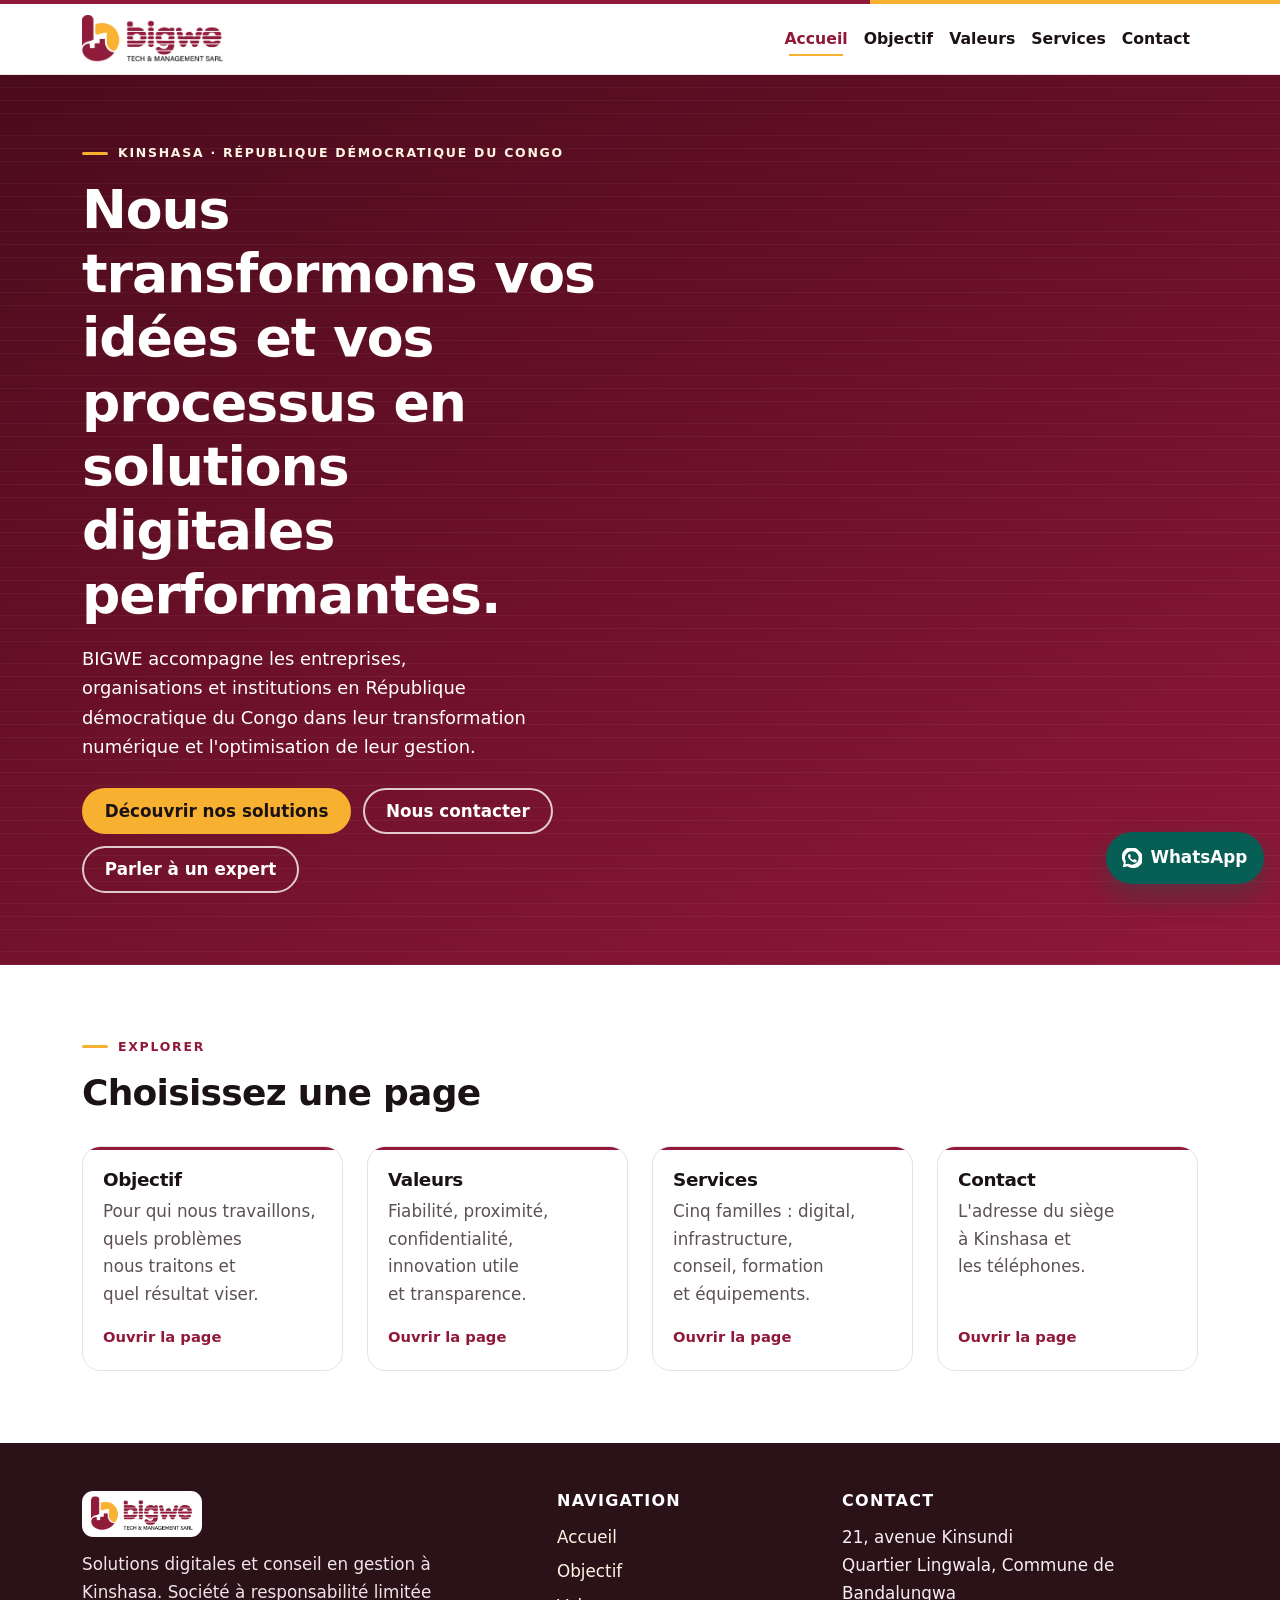
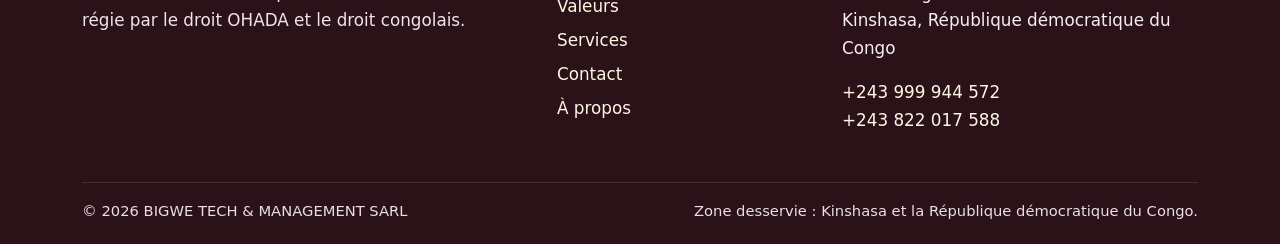
==== index.html @ 44e54bbb "Retirer le formulaire de devis et le texte qui l'expliquait." ====
<!DOCTYPE html>
<html lang="fr">
<head>
  <meta charset="utf-8">
  <meta name="viewport" content="width=device-width, initial-scale=1">
  <title>BIGWE Tech &amp; Management | Solutions digitales à Kinshasa</title>
  <meta name="description" content="BIGWE Tech &amp; Management accompagne les entreprises en RDC dans le développement logiciel, la transformation numérique, les systèmes informatiques et le conseil en gestion.">
  <meta name="robots" content="index, follow">
  <meta name="theme-color" content="#901838">
  <meta name="referrer" content="strict-origin-when-cross-origin">
  <link rel="canonical" href="https://williambobia.github.io/bigwe/">
  <meta property="og:type" content="website">
  <meta property="og:locale" content="fr_FR">
  <meta property="og:site_name" content="BIGWE Tech &amp; Management">
  <meta property="og:url" content="https://williambobia.github.io/bigwe/">
  <meta property="og:title" content="BIGWE Tech &amp; Management | Solutions digitales à Kinshasa">
  <meta property="og:description" content="Développement logiciel, transformation numérique et conseil en gestion pour les organisations en République démocratique du Congo.">
  <meta property="og:image" content="https://williambobia.github.io/bigwe/images/logo-mark.png">
  <meta name="twitter:card" content="summary_large_image">
  <meta name="twitter:title" content="BIGWE Tech &amp; Management | Solutions digitales à Kinshasa">
  <meta name="twitter:description" content="Développement logiciel, transformation numérique et conseil en gestion pour les organisations en RDC.">
  <meta name="twitter:image" content="https://williambobia.github.io/bigwe/images/logo-mark.png">
  <meta http-equiv="Content-Security-Policy" content="default-src 'self'; script-src 'self' 'sha256-0LVv0d1uG2z0RR/SldttPPXPJvM5B0c9DJwjUhw8Ma8='; style-src 'self'; img-src 'self' data:; font-src 'self'; connect-src 'none'; object-src 'none'; base-uri 'self'; form-action 'none'; frame-src 'none'">
  <link rel="icon" href="favicon/favicon.ico" sizes="any">
  <link rel="icon" type="image/png" sizes="32x32" href="favicon/favicon-32.png">
  <link rel="apple-touch-icon" href="favicon/apple-touch-icon.png">
  <link rel="manifest" href="site.webmanifest">
  <link rel="stylesheet" href="vendor/bootstrap/bootstrap.min.css">
  <link rel="stylesheet" href="css/style.css">
  <script type="application/ld+json">{"@context":"https://schema.org","@type":"ProfessionalService","name":"BIGWE TECH & MANAGEMENT SARL","url":"https://williambobia.github.io/bigwe/","image":"https://williambobia.github.io/bigwe/images/logo-mark.png","telephone":["+243999944572","+243822017588"],"address":{"@type":"PostalAddress","streetAddress":"21, avenue Kinsundi, Quartier Lingwala","addressLocality":"Kinshasa","addressCountry":"CD"},"areaServed":[{"@type":"City","name":"Kinshasa"},{"@type":"Country","name":"République démocratique du Congo"}],"description":"BIGWE Tech & Management accompagne les entreprises en RDC dans le développement logiciel, la transformation numérique, les systèmes informatiques et le conseil en gestion."}</script>
</head>
<body>
  <a class="skip-link" href="#contenu">Aller au contenu</a>
  <header class="site-header" data-header>
    <nav class="navbar navbar-expand-lg navbar-light" aria-label="Navigation principale">
      <div class="container">
        <a class="navbar-brand" href="index.html">
          <img src="images/logo.png" alt="BIGWE Tech &amp; Management SARL" width="141" height="48">
        </a>
        <button class="navbar-toggler nav-toggle" type="button" data-nav-toggle aria-controls="navMain" aria-expanded="false" aria-label="Ouvrir le menu">
          <span class="nav-toggle-bars" aria-hidden="true"></span>
        </button>
        <div class="collapse navbar-collapse" id="navMain">
          <ul class="navbar-nav ms-lg-auto">
            <li class="nav-item"><a class="nav-link" href="index.html" aria-current="page">Accueil</a></li>
            <li class="nav-item"><a class="nav-link" href="objectif.html">Objectif</a></li>
            <li class="nav-item"><a class="nav-link" href="valeurs.html">Valeurs</a></li>
            <li class="nav-item"><a class="nav-link" href="services.html">Services</a></li>
            <li class="nav-item"><a class="nav-link" href="contact.html">Contact</a></li>
          </ul>
        </div>
      </div>
    </nav>
  </header>

  <main id="contenu">
    <section class="hero">
      <div class="hero-stripes" aria-hidden="true"></div>
      <div class="container">
        <div class="row align-items-center g-4 g-lg-5">
          <div class="col-lg-6">
            <div class="hero-copy">
              <p class="eyebrow">Kinshasa · République démocratique du Congo</p>
              <h1>Nous transformons vos idées et vos processus en solutions digitales performantes.</h1>
              <p class="lead">BIGWE accompagne les entreprises, organisations et institutions en République démocratique du Congo dans leur transformation numérique et l'optimisation de leur gestion.</p>
              <div class="hero-actions">
                <a class="btn-brand btn-gold" href="services.html">Découvrir nos solutions</a>
                <a class="btn-brand btn-line" href="contact.html">Nous contacter</a>
                <a class="btn-brand btn-line" href="https://wa.me/243999944572?text=Bonjour%20BIGWE%2C%20je%20souhaite%20parler%20%C3%A0%20un%20expert." target="_blank" rel="noopener noreferrer">Parler à un expert</a>
              </div>
            </div>
          </div>
          <div class="col-lg-6">
            <div class="hero-panel">
              <div class="hero-panel-stripes" aria-hidden="true"></div>
              <img src="images/logo.png" alt="" width="460" height="156">
            </div>
          </div>
        </div>
      </div>
    </section>

    <section class="section" aria-labelledby="portes-titre">
      <div class="container">
        <div class="section-head">
          <p class="kicker">Explorer</p>
          <h2 id="portes-titre">Choisissez une page</h2>
        </div>
        <div class="row g-4">
          <div class="col-md-6 col-lg-3 reveal">
            <a class="domain-card" href="objectif.html">
              <h3>Objectif</h3>
              <p>Pour qui nous travaillons, quels problèmes nous traitons et quel résultat viser.</p>
              <span class="more">Ouvrir la page</span>
            </a>
          </div>
          <div class="col-md-6 col-lg-3 reveal">
            <a class="domain-card" href="valeurs.html">
              <h3>Valeurs</h3>
              <p>Fiabilité, proximité, confidentialité, innovation utile et transparence.</p>
              <span class="more">Ouvrir la page</span>
            </a>
          </div>
          <div class="col-md-6 col-lg-3 reveal">
            <a class="domain-card" href="services.html">
              <h3>Services</h3>
              <p>Cinq familles : digital, infrastructure, conseil, formation et équipements.</p>
              <span class="more">Ouvrir la page</span>
            </a>
          </div>
          <div class="col-md-6 col-lg-3 reveal">
            <a class="domain-card" href="contact.html">
              <h3>Contact</h3>
              <p>L'adresse du siège à Kinshasa et les téléphones.</p>
              <span class="more">Ouvrir la page</span>
            </a>
          </div>
        </div>
      </div>
    </section>
  </main>

  <footer class="site-footer">
    <div class="container">
      <div class="row g-4">
        <div class="col-lg-5 footer-brand">
          <a href="index.html"><img class="footer-logo" src="images/logo.png" alt="BIGWE Tech &amp; Management SARL" width="132" height="45"></a>
          <p>Solutions digitales et conseil en gestion à Kinshasa. Société à responsabilité limitée régie par le droit OHADA et le droit congolais.</p>
        </div>
        <div class="col-6 col-lg-3">
          <h2>Navigation</h2>
          <ul>
            <li><a href="index.html">Accueil</a></li>
            <li><a href="objectif.html">Objectif</a></li>
            <li><a href="valeurs.html">Valeurs</a></li>
            <li><a href="services.html">Services</a></li>
            <li><a href="contact.html">Contact</a></li>
            <li><a href="about.html">À propos</a></li>
          </ul>
        </div>
        <div class="col-6 col-lg-4">
          <h2>Contact</h2>
          <address>
            21, avenue Kinsundi<br>
            Quartier Lingwala, Commune de Bandalungwa<br>
            Kinshasa, République démocratique du Congo
          </address>
          <p>
            <a href="tel:+243999944572">+243 999 944 572</a><br>
            <a href="tel:+243822017588">+243 822 017 588</a>
          </p>
        </div>
      </div>
      <div class="footer-bottom">
        <p>© <span data-year>2026</span> BIGWE TECH &amp; MANAGEMENT SARL</p>
        <p>Zone desservie : Kinshasa et la République démocratique du Congo.</p>
      </div>
    </div>
  </footer>
  <a class="wa-float" href="https://wa.me/243999944572?text=Bonjour%20BIGWE%2C%20je%20souhaite%20%C3%A9changer%20sur%20un%20besoin." target="_blank" rel="noopener noreferrer">
    <svg viewBox="0 0 24 24" aria-hidden="true"><path d="M20.5 3.5A11 11 0 0 0 2.1 17.2L1 23l5.9-1.1A11 11 0 0 0 20.5 3.5zM12 20.2a8.2 8.2 0 0 1-4.2-1.2l-.3-.2-3.5.7.7-3.4-.2-.3A8.2 8.2 0 1 1 12 20.2zm4.5-6.1c-.2-.1-1.4-.7-1.6-.8s-.4-.1-.5.1-.6.8-.7.9-.3.2-.5.1a6.7 6.7 0 0 1-2-1.2 7.4 7.4 0 0 1-1.4-1.7c-.1-.2 0-.4.1-.5l.4-.4.2-.3a1.7 1.7 0 0 0 .1-.4c0-.1 0-.3-.1-.5s-.5-1.3-.7-1.7-.4-.4-.5-.4h-.5a1 1 0 0 0-.7.3 3 3 0 0 0-.9 2.2 5.2 5.2 0 0 0 1.1 2.8 11.8 11.8 0 0 0 4.5 4 5.2 5.2 0 0 0 3.1.7 2.6 2.6 0 0 0 1.7-1.2 2.1 2.1 0 0 0 .1-1.2c-.1-.1-.2-.1-.4-.2z"/></svg>
    WhatsApp
  </a>
  <script src="js/script.js" defer></script>
</body>
</html>
---- css/style.css ----
:root {
  --burgundy: #901838;
  --burgundy-dark: #6b1028;
  --burgundy-deep: #4a0b1c;
  --gold: #f8b030;
  --gold-deep: #c48412;
  --ink: #1a1214;
  --text: #2c2426;
  --muted: #5c5154;
  --cream: #fbf7f4;
  --paper: #ffffff;
  --line: #eadfe3;
  --gold-soft: #fff6e4;
  --shadow: 0 14px 40px rgba(74, 11, 28, 0.08);
  --radius: 1.15rem;
  --font: "Segoe UI", system-ui, -apple-system, "Helvetica Neue", Arial, sans-serif;
  --header-offset: 5.5rem;
}

*,
*::before,
*::after {
  box-sizing: border-box;
}

html {
  scroll-behavior: smooth;
  scroll-padding-top: var(--header-offset);
}

body {
  margin: 0;
  font-family: var(--font);
  color: var(--text);
  background: var(--paper);
  line-height: 1.65;
  font-size: 1.05rem;
}

img {
  max-width: 100%;
  height: auto;
}

a {
  color: var(--burgundy);
  text-decoration-thickness: 1px;
  text-underline-offset: 0.18em;
}

a:hover {
  color: var(--burgundy-dark);
}

h1,
h2,
h3,
p {
  text-wrap: balance;
}

h1,
h2,
h3 {
  color: var(--ink);
  line-height: 1.2;
  font-weight: 700;
  letter-spacing: -0.02em;
}

p {
  margin-top: 0;
}

.skip-link {
  position: absolute;
  left: 1rem;
  top: -3rem;
  z-index: 2000;
  background: var(--gold);
  color: var(--ink);
  padding: 0.6rem 1rem;
  border-radius: 0.5rem;
  font-weight: 700;
  text-decoration: none;
}

.skip-link:focus {
  top: 0.75rem;
}

:focus-visible {
  outline: 3px solid var(--gold);
  outline-offset: 3px;
}

[hidden] {
  display: none !important;
}

.site-header {
  position: sticky;
  top: 0;
  z-index: 1030;
  background: rgba(255, 255, 255, 0.96);
  backdrop-filter: blur(10px);
  border-bottom: 1px solid var(--line);
}

.site-header::before {
  content: "";
  display: block;
  height: 4px;
  background: linear-gradient(90deg, var(--burgundy) 0 68%, var(--gold) 68% 100%);
}

.site-header.is-scrolled {
  box-shadow: 0 10px 28px rgba(26, 18, 20, 0.08);
}

.navbar {
  padding-top: 0.7rem;
  padding-bottom: 0.7rem;
}

.navbar-brand {
  padding: 0;
  margin-right: 1rem;
  line-height: 0;
}

.navbar-brand img {
  height: 48px;
  width: auto;
}

.nav-toggle {
  width: 2.75rem;
  height: 2.75rem;
  border: 1px solid var(--line);
  border-radius: 0.75rem;
  background: #fff;
  display: inline-flex;
  align-items: center;
  justify-content: center;
  padding: 0;
}

.nav-toggle-bars,
.nav-toggle-bars::before,
.nav-toggle-bars::after {
  display: block;
  width: 1.15rem;
  height: 2px;
  background: var(--burgundy);
  border-radius: 2px;
  position: relative;
  transition: transform 0.25s ease, opacity 0.2s ease, background 0.2s ease;
}

.nav-toggle-bars::before,
.nav-toggle-bars::after {
  content: "";
  position: absolute;
  left: 0;
}

.nav-toggle-bars::before {
  top: -6px;
}

.nav-toggle-bars::after {
  top: 6px;
}

.nav-toggle[aria-expanded="true"] .nav-toggle-bars {
  background: transparent;
}

.nav-toggle[aria-expanded="true"] .nav-toggle-bars::before {
  top: 0;
  transform: rotate(45deg);
}

.nav-toggle[aria-expanded="true"] .nav-toggle-bars::after {
  top: 0;
  transform: rotate(-45deg);
}

.navbar .nav-link {
  color: var(--ink);
  font-weight: 600;
  font-size: 0.98rem;
  padding: 0.55rem 0.8rem;
  position: relative;
}

.navbar .nav-link[aria-current="page"] {
  color: var(--burgundy);
}

.navbar .nav-link::after {
  content: "";
  position: absolute;
  left: 0.8rem;
  right: 0.8rem;
  bottom: 0.3rem;
  height: 2px;
  background: var(--gold);
  transform: scaleX(0);
  transform-origin: left center;
  transition: transform 0.25s ease;
}

.navbar .nav-link:hover::after,
.navbar .nav-link:focus-visible::after,
.navbar .nav-link[aria-current="page"]::after {
  transform: scaleX(1);
}

.hero {
  position: relative;
  overflow: hidden;
  color: #fff;
  background: linear-gradient(155deg, #4a0b1c 0%, #6b1028 48%, #901838 100%);
  padding: 4.25rem 0 4.5rem;
}

.hero-stripes {
  position: absolute;
  inset: 0;
  background: repeating-linear-gradient(
    to bottom,
    transparent 0 12px,
    rgba(255, 255, 255, 0.045) 12px 13px
  );
  pointer-events: none;
}

.hero-copy,
.hero-panel {
  position: relative;
  z-index: 1;
}

.eyebrow,
.kicker {
  display: flex;
  flex-wrap: wrap;
  align-items: center;
  gap: 0.65rem;
  max-width: 100%;
  margin-bottom: 0.85rem;
  font-size: 0.78rem;
  font-weight: 700;
  letter-spacing: 0.14em;
  text-transform: uppercase;
}

.eyebrow {
  color: #fff6e4;
}

.kicker {
  color: var(--burgundy);
}

.eyebrow::before,
.kicker::before {
  content: "";
  width: 1.6rem;
  height: 3px;
  border-radius: 2px;
  background: var(--gold);
  flex: 0 0 auto;
}

.hero h1 {
  color: #fff;
  font-size: clamp(2rem, 4.2vw, 3.35rem);
  margin: 0 0 1rem;
  max-width: 12em;
}

.hero .lead {
  color: #fff;
  font-size: 1.12rem;
  max-width: 38rem;
  margin-bottom: 1.6rem;
}

.hero-actions {
  display: flex;
  flex-wrap: wrap;
  gap: 0.75rem;
}

.hero-panel {
  background: #fff;
  border-radius: 1.6rem;
  padding: 1.4rem 1.2rem 1.2rem;
  box-shadow: 0 24px 50px rgba(0, 0, 0, 0.18);
  position: relative;
}

.hero-panel-stripes {
  height: 14px;
  border-radius: 999px;
  margin-bottom: 1.2rem;
  background: repeating-linear-gradient(
    to bottom,
    var(--burgundy) 0 2px,
    transparent 2px 5px
  );
  background-color: var(--gold-soft);
}

.hero-panel img {
  display: block;
  width: min(100%, 440px);
  margin-inline: auto;
}

.hero-panel p {
  margin: 1rem 0 0;
  text-align: center;
  color: var(--muted);
  font-size: 0.95rem;
}

.btn-brand {
  display: inline-flex;
  align-items: center;
  justify-content: center;
  min-height: 2.9rem;
  padding: 0.7rem 1.3rem;
  border-radius: 999px;
  border: 2px solid transparent;
  font-weight: 700;
  text-decoration: none;
  line-height: 1.2;
  transition: background 0.2s ease, color 0.2s ease, transform 0.2s ease, border-color 0.2s ease, box-shadow 0.2s ease;
}

.btn-brand:hover,
.btn-brand:focus-visible {
  transform: translateY(-2px);
  text-decoration: none;
}

.btn-gold {
  background: var(--gold);
  color: var(--ink);
  border-color: var(--gold);
}

.btn-gold:hover,
.btn-gold:focus-visible {
  background: #e0a22a;
  color: var(--ink);
  border-color: #e0a22a;
}

.btn-line {
  background: transparent;
  color: #fff;
  border-color: rgba(255, 255, 255, 0.78);
}

.btn-line:hover,
.btn-line:focus-visible {
  background: #fff;
  color: var(--burgundy-deep);
  border-color: #fff;
}

.btn-solid {
  background: var(--burgundy);
  color: #fff;
  border-color: var(--burgundy);
}

.btn-solid:hover,
.btn-solid:focus-visible {
  background: var(--burgundy-dark);
  color: #fff;
  border-color: var(--burgundy-dark);
}

.btn-ghost {
  background: transparent;
  color: var(--burgundy);
  border-color: var(--burgundy);
}

.btn-ghost:hover,
.btn-ghost:focus-visible {
  background: var(--burgundy);
  color: #fff;
}

.section {
  padding: 4.5rem 0;
}

.section-cream {
  background: var(--cream);
}

.section-head {
  max-width: 42rem;
  margin-bottom: 2rem;
}

.section-head h2,
.page-intro h2 {
  font-size: clamp(1.7rem, 3vw, 2.25rem);
  margin: 0 0 0.75rem;
}

.section-head p:last-child,
.page-intro p:last-child {
  margin-bottom: 0;
  color: var(--muted);
}

.repere {
  background: #fff;
  border: 1px solid var(--line);
  border-radius: var(--radius);
  padding: 1.15rem 1.15rem 1rem;
  height: 100%;
  box-shadow: 0 1px 0 rgba(144, 24, 56, 0.04);
}

.repere span {
  display: block;
  color: var(--burgundy);
  font-size: 0.78rem;
  font-weight: 700;
  letter-spacing: 0.08em;
  text-transform: uppercase;
  margin-bottom: 0.35rem;
}

.repere strong {
  display: block;
  color: var(--ink);
  font-size: 1.15rem;
  line-height: 1.35;
}

.repere small {
  display: block;
  margin-top: 0.35rem;
  color: var(--muted);
}

.domain-card,
.service-card,
.principle,
.person-card,
.org-step,
.info-card {
  background: #fff;
  border: 1px solid var(--line);
  border-radius: var(--radius);
  height: 100%;
  position: relative;
  overflow: hidden;
  transition: transform 0.25s ease, box-shadow 0.25s ease, border-color 0.25s ease;
}

.domain-card,
.service-card,
.principle,
.person-card,
.org-step {
  padding: 1.35rem 1.25rem 1.3rem;
}

.info-card {
  padding: 1.4rem 1.3rem;
}

.info-card h3 {
  font-size: 1.2rem;
  margin: 0 0 0.6rem;
}

.info-card p {
  color: var(--muted);
}

.domain-card::before,
.service-card::before,
.principle::before,
.person-card::before {
  content: "";
  position: absolute;
  left: 0;
  right: 0;
  top: 0;
  height: 3px;
  background: var(--burgundy);
  transition: background 0.25s ease;
}

.domain-card:hover,
.service-card:hover,
.principle:hover,
.person-card:hover,
.org-step:hover,
.domain-card:focus-visible {
  transform: translateY(-4px);
  border-color: #f0d7a4;
  box-shadow: var(--shadow);
  text-decoration: none;
}

.domain-card:hover::before,
.service-card:hover::before,
.principle:hover::before,
.person-card:hover::before {
  background: var(--gold);
}

.domain-card {
  display: flex;
  flex-direction: column;
  color: inherit;
  text-decoration: none;
}

.domain-card h3,
.service-card h3,
.principle h3,
.person-card h3,
.org-step h3 {
  font-size: 1.15rem;
  margin: 0 0 0.45rem;
}

.domain-card p,
.service-card p,
.principle p,
.person-card p,
.org-step p {
  color: var(--muted);
  margin-bottom: 0;
}

.domain-card .more {
  margin-top: auto;
  padding-top: 1rem;
  color: var(--burgundy);
  font-weight: 700;
  font-size: 0.92rem;
}

.icon-wrap {
  width: 3rem;
  height: 3rem;
  border-radius: 0.9rem;
  display: grid;
  place-items: center;
  background: var(--gold-soft);
  color: var(--burgundy);
  margin-bottom: 0.95rem;
  transition: background 0.25s ease, color 0.25s ease;
}

.domain-card:hover .icon-wrap,
.service-card:hover .icon-wrap {
  background: var(--burgundy);
  color: var(--gold);
}

.icon-wrap svg {
  width: 1.4rem;
  height: 1.4rem;
}

.cta-band {
  background:
    repeating-linear-gradient(
      to bottom,
      transparent 0 14px,
      rgba(248, 176, 48, 0.09) 14px 15px
    ),
    linear-gradient(135deg, #4a0b1c, #901838);
  color: #fff;
  border-radius: 1.5rem;
  padding: 2rem 1.5rem;
  display: flex;
  flex-wrap: wrap;
  align-items: center;
  justify-content: space-between;
  gap: 1.25rem;
}

.cta-band h2 {
  color: #fff;
  margin: 0 0 0.4rem;
  font-size: clamp(1.45rem, 2.5vw, 1.9rem);
}

.cta-band p {
  margin: 0;
  max-width: 38rem;
}

.family-list {
  margin: 0.85rem 0 0;
  padding: 0;
  list-style: none;
}

.family-list li {
  position: relative;
  padding-left: 1.05rem;
  margin-bottom: 0.35rem;
  color: var(--muted);
}

.family-list li::before {
  content: "";
  position: absolute;
  left: 0;
  top: 0.55rem;
  width: 0.45rem;
  height: 0.45rem;
  border-radius: 50%;
  background: var(--gold);
}

.wa-float {
  position: fixed;
  right: 1rem;
  bottom: 1rem;
  z-index: 1040;
  display: inline-flex;
  align-items: center;
  gap: 0.5rem;
  min-height: 3rem;
  padding: 0.75rem 1.05rem;
  border-radius: 999px;
  background: #075e54;
  color: #fff;
  font-weight: 700;
  text-decoration: none;
  box-shadow: 0 12px 28px rgba(7, 94, 84, 0.3);
}

.wa-float:hover,
.wa-float:focus-visible {
  color: #fff;
  background: #064e46;
  text-decoration: none;
}

.wa-float svg {
  width: 1.25rem;
  height: 1.25rem;
  fill: currentColor;
}

.page-hero {
  position: relative;
  overflow: hidden;
  color: #fff;
  background: linear-gradient(135deg, #4a0b1c 0%, #901838 72%);
  padding: 3rem 0 2.6rem;
}

.page-hero-stripes {
  position: absolute;
  inset: 0;
  pointer-events: none;
  background: repeating-linear-gradient(
    to bottom,
    transparent 0 13px,
    rgba(248, 176, 48, 0.13) 13px 14px
  );
}

.page-hero .container {
  position: relative;
  z-index: 1;
}

.page-hero h1 {
  color: #fff;
  font-size: clamp(2rem, 4vw, 3rem);
  margin: 0 0 0.75rem;
}

.page-hero p {
  max-width: 40rem;
  margin-bottom: 0;
}

.crumbs {
  display: flex;
  flex-wrap: wrap;
  gap: 0.4rem;
  margin-bottom: 0.9rem;
  font-size: 0.92rem;
}

.crumbs a {
  color: #fff6e4;
  text-decoration: none;
  font-weight: 600;
}

.crumbs a:hover {
  text-decoration: underline;
}

.crumbs span[aria-hidden="true"] {
  color: rgba(255, 255, 255, 0.7);
}

.page-hero-mark {
  position: absolute;
  right: 3%;
  bottom: -28px;
  width: 170px;
  opacity: 0.16;
  pointer-events: none;
}

.source-note {
  margin-top: 1.5rem;
  color: var(--muted);
  font-size: 0.92rem;
}

.prose {
  max-width: 46rem;
}

.prose h2 {
  margin-top: 2.2rem;
  font-size: 1.55rem;
}

.split-note {
  background: var(--gold-soft);
  border-left: 4px solid var(--gold);
  border-radius: 0.8rem;
  padding: 1rem 1.1rem;
  color: var(--ink);
}

.org-flow {
  list-style: none;
  margin: 0;
  padding: 0;
  display: grid;
  gap: 1rem;
}

.org-step .step-index {
  display: inline-grid;
  place-items: center;
  width: 2rem;
  height: 2rem;
  margin-bottom: 0.75rem;
  border-radius: 50%;
  background: var(--burgundy);
  color: #fff;
  font-size: 0.85rem;
  font-weight: 700;
}

.person-card .role {
  color: var(--burgundy);
  font-weight: 700;
  font-size: 0.92rem;
  margin-bottom: 0.35rem;
}

.mono {
  width: 3rem;
  height: 3rem;
  border-radius: 50%;
  display: grid;
  place-items: center;
  background: var(--burgundy);
  color: #fff;
  font-weight: 700;
  margin-bottom: 0.9rem;
}

.check-list {
  margin: 0;
  padding: 0;
  list-style: none;
}

.check-list li {
  position: relative;
  padding-left: 1.6rem;
  margin-bottom: 0.55rem;
}

.check-list li::before {
  content: "";
  position: absolute;
  left: 0;
  top: 0.55rem;
  width: 0.55rem;
  height: 0.55rem;
  border-radius: 50%;
  background: var(--gold);
  box-shadow: inset 0 0 0 2px var(--burgundy);
}

.facts {
  width: 100%;
  border-collapse: collapse;
  background: #fff;
  border: 1px solid var(--line);
  border-radius: var(--radius);
  overflow: hidden;
}

.facts th,
.facts td {
  text-align: left;
  vertical-align: top;
  padding: 0.95rem 1rem;
  border-bottom: 1px solid var(--line);
}

.facts tr:last-child th,
.facts tr:last-child td {
  border-bottom: 0;
}

.facts th {
  width: 34%;
  color: var(--burgundy-dark);
  font-weight: 700;
  background: #fffafb;
}

.contact-card,
.form-card {
  background: #fff;
  border: 1px solid var(--line);
  border-radius: 1.25rem;
  padding: 1.4rem 1.25rem;
  height: 100%;
  box-shadow: var(--shadow);
}

.contact-list {
  list-style: none;
  margin: 1rem 0 0;
  padding: 0;
}

.contact-list li {
  display: grid;
  grid-template-columns: 2.5rem 1fr;
  gap: 0.75rem;
  align-items: start;
  margin-bottom: 1rem;
}

.contact-list .icon-wrap {
  margin: 0;
  width: 2.5rem;
  height: 2.5rem;
}

address {
  font-style: normal;
}

.field {
  margin-bottom: 0.95rem;
}

.field label {
  display: block;
  font-weight: 700;
  margin-bottom: 0.35rem;
  color: var(--ink);
}

.req {
  color: var(--burgundy);
}

.field input,
.field textarea {
  width: 100%;
  border: 1px solid #d9ced1;
  border-radius: 0.8rem;
  padding: 0.75rem 0.9rem;
  font: inherit;
  color: var(--ink);
  background: #fff;
  transition: border-color 0.2s ease, box-shadow 0.2s ease;
}

.field textarea {
  min-height: 9rem;
  resize: vertical;
}

.field input:focus,
.field textarea:focus {
  border-color: var(--burgundy);
  box-shadow: 0 0 0 3px rgba(144, 24, 56, 0.15);
  outline: none;
}

.field input[aria-invalid="true"],
.field textarea[aria-invalid="true"] {
  border-color: #8a1c14;
}

.field-error {
  min-height: 1.25rem;
  margin: 0.3rem 0 0;
  color: #8a1c14;
  font-size: 0.9rem;
}

.form-note,
.form-status {
  border-radius: 0.8rem;
  padding: 0.85rem 0.95rem;
  margin-bottom: 1rem;
}

.form-note {
  background: var(--gold-soft);
  color: var(--ink);
}

.form-status:empty {
  display: none;
}

.form-status.is-error {
  background: #fdecea;
  color: #6d1610;
}

.form-status.is-info {
  background: #f4f7f4;
  color: #1d3b28;
  border: 1px solid #cfe0d2;
}

.hp {
  position: absolute;
  left: -10000px;
  top: auto;
  width: 1px;
  height: 1px;
  overflow: hidden;
}

.site-footer {
  background: #2a1218;
  color: #f6eef1;
  padding: 3rem 0 1.25rem;
}

.site-footer a {
  color: #fff6e4;
  text-decoration: none;
}

.site-footer a:hover {
  color: var(--gold);
  text-decoration: underline;
}

.site-footer h2 {
  color: #fff;
  font-size: 1rem;
  letter-spacing: 0.08em;
  text-transform: uppercase;
  margin: 0 0 0.9rem;
}

.site-footer ul {
  list-style: none;
  margin: 0;
  padding: 0;
}

.site-footer li {
  margin-bottom: 0.4rem;
}

.footer-brand p {
  margin: 0.9rem 0 0;
  max-width: 28rem;
  color: #f0e4e8;
}

.footer-logo {
  height: 46px;
  width: auto;
  background: #fff;
  border-radius: 0.7rem;
  padding: 0.35rem 0.55rem;
}

.footer-bottom {
  margin-top: 2rem;
  padding-top: 1rem;
  border-top: 1px solid rgba(255, 255, 255, 0.12);
  display: flex;
  flex-wrap: wrap;
  gap: 0.4rem 1.5rem;
  justify-content: space-between;
  color: #eadfe3;
  font-size: 0.92rem;
}

.footer-bottom p {
  margin: 0;
}

.empty-state {
  text-align: center;
  padding: 2rem 0 1rem;
}

@media (max-width: 991.98px) {
  .navbar-expand-lg .nav-toggle {
    display: inline-flex;
  }

  .hero-copy,
  .hero-panel {
    min-width: 0;
  }

  #navMain.collapse:not(.show) {
    display: none;
  }

  #navMain.collapse.show {
    display: block;
    padding-bottom: 0.6rem;
    animation: rise 0.35s both;
  }

  .navbar .nav-link {
    padding: 0.85rem 0.2rem;
  }

  .navbar .nav-link::after {
    left: 0;
    right: auto;
    width: 2rem;
  }

  .page-hero-mark {
    display: none;
  }
}

@media (min-width: 992px) and (max-width: 1199.98px) {
  .navbar .nav-link {
    padding-right: 0.45rem;
    padding-left: 0.45rem;
    font-size: 0.92rem;
  }
}

@media (min-width: 992px) {
  .org-flow {
    grid-template-columns: repeat(2, 1fr);
    gap: 1.25rem;
  }

  .org-step:not(:last-child)::after {
    content: "";
    position: absolute;
    top: 2.25rem;
    right: -0.85rem;
    width: 1.15rem;
    height: 2px;
    background: var(--gold);
  }
}

@media (max-width: 720px) {
  .facts,
  .facts tbody,
  .facts tr,
  .facts th,
  .facts td {
    display: block;
    width: 100%;
  }

  .facts th {
    padding-bottom: 0.15rem;
    border-bottom: 0;
  }

  .facts td {
    padding-top: 0.2rem;
  }

  .hero {
    padding: 2.2rem 0 2.4rem;
  }

  .hero-panel {
    display: none;
  }

  .section {
    padding: 3.2rem 0;
  }
}

@media (prefers-reduced-motion: no-preference) {
  .hero-copy > * {
    animation: rise 0.7s both;
  }

  .hero-copy > *:nth-child(1) { animation-delay: 0.05s; }
  .hero-copy > *:nth-child(2) { animation-delay: 0.14s; }
  .hero-copy > *:nth-child(3) { animation-delay: 0.23s; }
  .hero-copy > *:nth-child(4) { animation-delay: 0.32s; }

  .hero-panel {
    animation: rise 0.8s 0.18s both;
  }

  .hero-stripes,
  .page-hero-stripes {
    animation: stripe 18s linear infinite;
    background-size: 100% 48px;
  }

  .page-hero .container > * {
    animation: rise 0.65s both;
  }
}

@supports (animation-timeline: view()) {
  @media (prefers-reduced-motion: no-preference) {
    .reveal {
      animation: rise linear both;
      animation-timeline: view();
      animation-range: entry 0% entry 42%;
    }
  }
}

@keyframes rise {
  from {
    opacity: 0;
    transform: translateY(16px);
  }
  to {
    opacity: 1;
    transform: none;
  }
}

@keyframes stripe {
  from { background-position: 0 0; }
  to { background-position: 0 48px; }
}

@media (prefers-reduced-motion: reduce) {
  html {
    scroll-behavior: auto;
  }

  *,
  *::before,
  *::after {
    animation: none !important;
    transition: none !important;
  }
}

@media print {
  .site-header,
  .skip-link,
  .hero-actions,
  .cta-band,
  .form-card,
  .nav-toggle,
  .wa-float {
    display: none !important;
  }

  body {
    color: #000;
    background: #fff;
  }

  .site-footer {
    background: #fff;
    color: #000;
  }

  a {
    color: #000;
  }
}
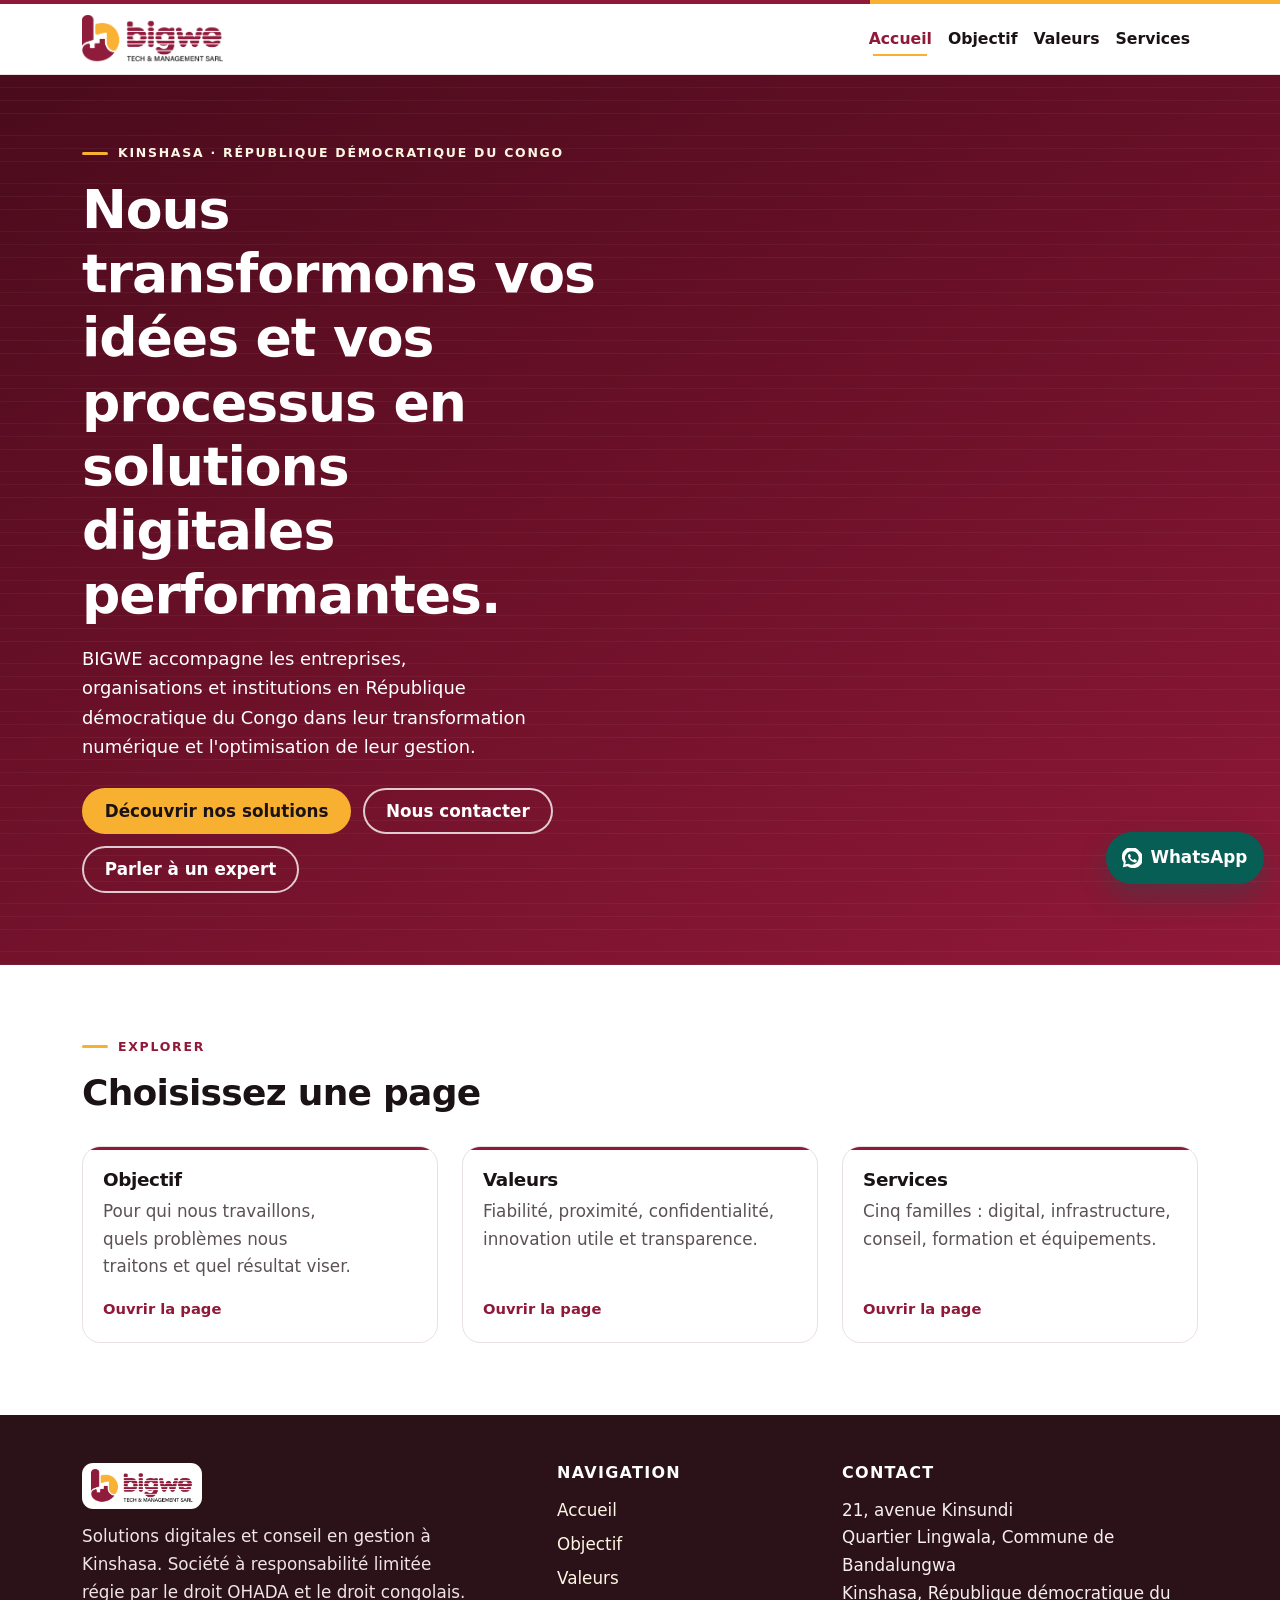
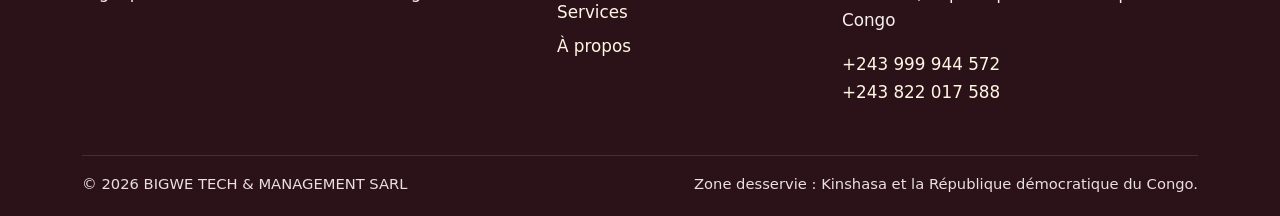
==== commit 631ae67a: "Retirer l'onglet et la page Contact, et garder les coordonnées sur l'accueil." ====
--- a/index.html
+++ b/index.html
@@ -46,7 +46,6 @@
             <li class="nav-item"><a class="nav-link" href="objectif.html">Objectif</a></li>
             <li class="nav-item"><a class="nav-link" href="valeurs.html">Valeurs</a></li>
             <li class="nav-item"><a class="nav-link" href="services.html">Services</a></li>
-            <li class="nav-item"><a class="nav-link" href="contact.html">Contact</a></li>
           </ul>
         </div>
       </div>
@@ -65,7 +64,7 @@
               <p class="lead">BIGWE accompagne les entreprises, organisations et institutions en République démocratique du Congo dans leur transformation numérique et l'optimisation de leur gestion.</p>
               <div class="hero-actions">
                 <a class="btn-brand btn-gold" href="services.html">Découvrir nos solutions</a>
-                <a class="btn-brand btn-line" href="contact.html">Nous contacter</a>
+                <a class="btn-brand btn-line" href="#contact">Nous contacter</a>
                 <a class="btn-brand btn-line" href="https://wa.me/243999944572?text=Bonjour%20BIGWE%2C%20je%20souhaite%20parler%20%C3%A0%20un%20expert." target="_blank" rel="noopener noreferrer">Parler à un expert</a>
               </div>
             </div>
@@ -87,31 +86,24 @@
           <h2 id="portes-titre">Choisissez une page</h2>
         </div>
         <div class="row g-4">
-          <div class="col-md-6 col-lg-3 reveal">
+          <div class="col-md-6 col-lg-4 reveal">
             <a class="domain-card" href="objectif.html">
               <h3>Objectif</h3>
               <p>Pour qui nous travaillons, quels problèmes nous traitons et quel résultat viser.</p>
               <span class="more">Ouvrir la page</span>
             </a>
           </div>
-          <div class="col-md-6 col-lg-3 reveal">
+          <div class="col-md-6 col-lg-4 reveal">
             <a class="domain-card" href="valeurs.html">
               <h3>Valeurs</h3>
               <p>Fiabilité, proximité, confidentialité, innovation utile et transparence.</p>
               <span class="more">Ouvrir la page</span>
             </a>
           </div>
-          <div class="col-md-6 col-lg-3 reveal">
+          <div class="col-md-6 col-lg-4 reveal">
             <a class="domain-card" href="services.html">
               <h3>Services</h3>
               <p>Cinq familles : digital, infrastructure, conseil, formation et équipements.</p>
-              <span class="more">Ouvrir la page</span>
-            </a>
-          </div>
-          <div class="col-md-6 col-lg-3 reveal">
-            <a class="domain-card" href="contact.html">
-              <h3>Contact</h3>
-              <p>L'adresse du siège à Kinshasa et les téléphones.</p>
               <span class="more">Ouvrir la page</span>
             </a>
           </div>
@@ -134,11 +126,10 @@
             <li><a href="objectif.html">Objectif</a></li>
             <li><a href="valeurs.html">Valeurs</a></li>
             <li><a href="services.html">Services</a></li>
-            <li><a href="contact.html">Contact</a></li>
             <li><a href="about.html">À propos</a></li>
           </ul>
         </div>
-        <div class="col-6 col-lg-4">
+        <div class="col-6 col-lg-4" id="contact">
           <h2>Contact</h2>
           <address>
             21, avenue Kinsundi<br>
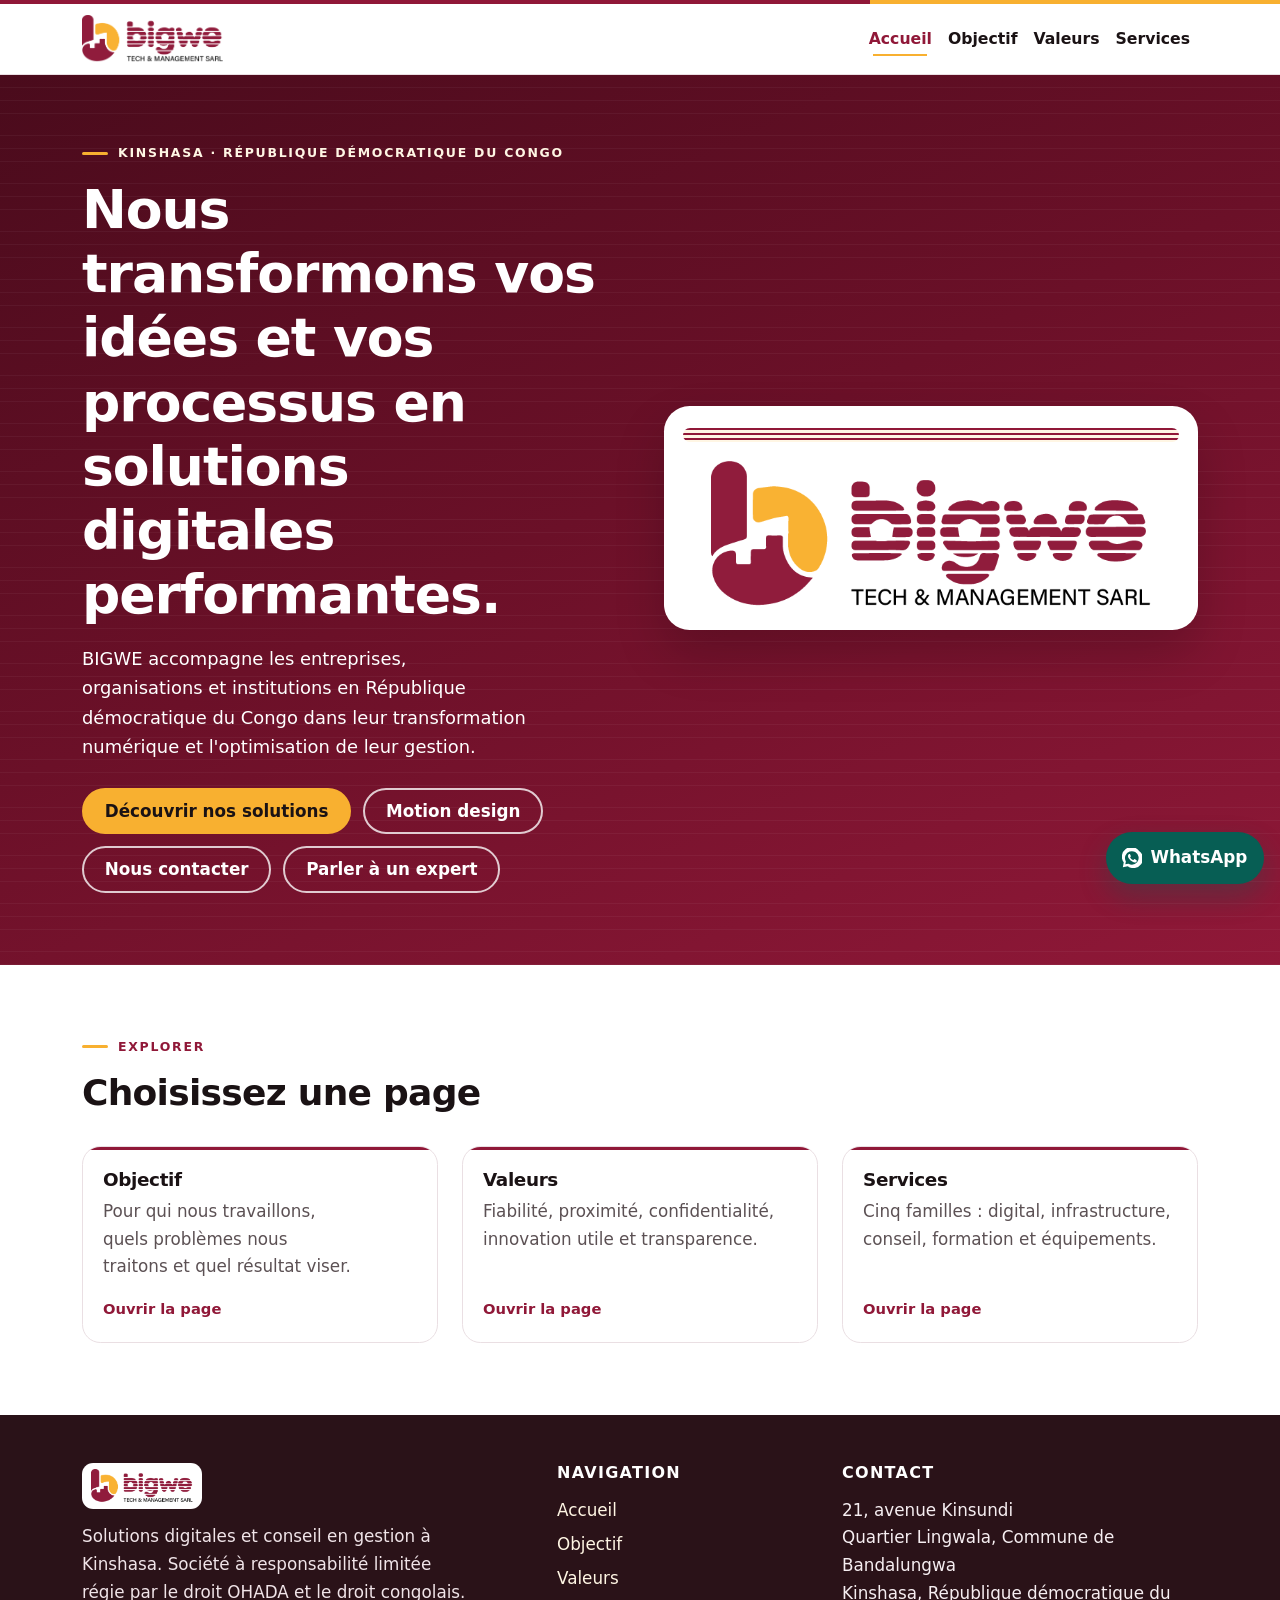
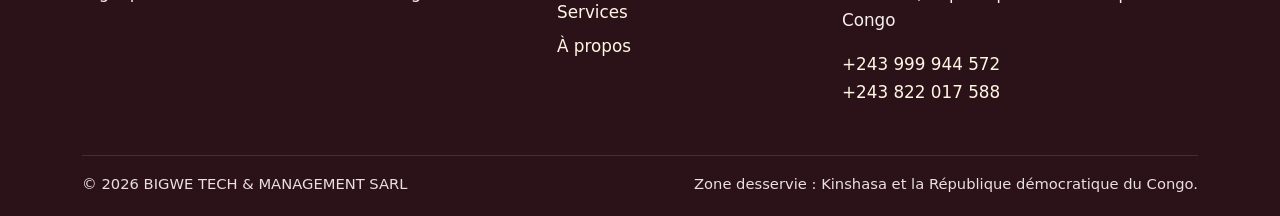
==== commit 52ee20c0: "Ajouter une séquence motion design avec une voix d'homme." ====
--- a/index.html
+++ b/index.html
@@ -64,6 +64,7 @@
               <p class="lead">BIGWE accompagne les entreprises, organisations et institutions en République démocratique du Congo dans leur transformation numérique et l'optimisation de leur gestion.</p>
               <div class="hero-actions">
                 <a class="btn-brand btn-gold" href="services.html">Découvrir nos solutions</a>
+                <a class="btn-brand btn-line" href="motion.html">Motion design</a>
                 <a class="btn-brand btn-line" href="#contact">Nous contacter</a>
                 <a class="btn-brand btn-line" href="https://wa.me/243999944572?text=Bonjour%20BIGWE%2C%20je%20souhaite%20parler%20%C3%A0%20un%20expert." target="_blank" rel="noopener noreferrer">Parler à un expert</a>
               </div>
--- a/css/style.css
+++ b/css/style.css
@@ -1193,6 +1193,116 @@
   }
 }
 
+.motion {
+  min-height: 100vh;
+  margin: 0;
+  background: #4a0b1c;
+  color: #fff;
+  overflow: hidden;
+}
+
+.motion p,
+.motion h1,
+.motion li {
+  color: #fff;
+}
+
+.motion-stage {
+  min-height: 100vh;
+  display: grid;
+  place-items: center;
+  position: relative;
+  padding: 5.5rem 1.25rem 6rem;
+  text-align: center;
+}
+
+.motion-stage::before {
+  content: "";
+  position: absolute;
+  inset: 0;
+  background: repeating-linear-gradient(
+    to bottom,
+    transparent 0 14px,
+    rgba(248, 176, 48, 0.12) 14px 15px
+  );
+  pointer-events: none;
+}
+
+.motion-scene {
+  position: absolute;
+  z-index: 1;
+  left: 50%;
+  top: 46%;
+  width: min(92vw, 40rem);
+  margin: 0;
+  opacity: 0;
+  transform: translate(-50%, -42%);
+}
+
+.motion.is-playing .motion-scene.is-on,
+.motion-scene.is-on {
+  opacity: 1;
+  transform: translate(-50%, -50%);
+  transition: opacity 0.55s ease, transform 0.55s ease;
+}
+
+.motion-kicker {
+  margin: 0 0 0.8rem;
+  color: #fff6e4;
+  font-size: 0.78rem;
+  font-weight: 700;
+  letter-spacing: 0.16em;
+  text-transform: uppercase;
+}
+
+.motion-scene h1 {
+  margin: 0;
+  color: #fff;
+  font-size: clamp(2rem, 6vw, 4.2rem);
+  line-height: 1.05;
+}
+
+.motion-words {
+  display: flex;
+  flex-wrap: wrap;
+  justify-content: center;
+  gap: 0.7rem;
+  margin: 0;
+  padding: 0;
+  list-style: none;
+}
+
+.motion-words li {
+  border: 1px solid rgba(255, 255, 255, 0.35);
+  border-radius: 999px;
+  padding: 0.45rem 0.9rem;
+  color: #fff;
+  font-weight: 700;
+}
+
+.motion-controls {
+  position: fixed;
+  left: 1rem;
+  right: 1rem;
+  bottom: 1rem;
+  z-index: 5;
+  display: flex;
+  justify-content: space-between;
+  gap: 0.75rem;
+}
+
+.motion-play {
+  border: 0;
+  cursor: pointer;
+}
+
+@media (prefers-reduced-motion: reduce) {
+  .motion-scene {
+    opacity: 1;
+    transform: none;
+  }
+}
+
 @media print {
   .site-header,
   .skip-link,
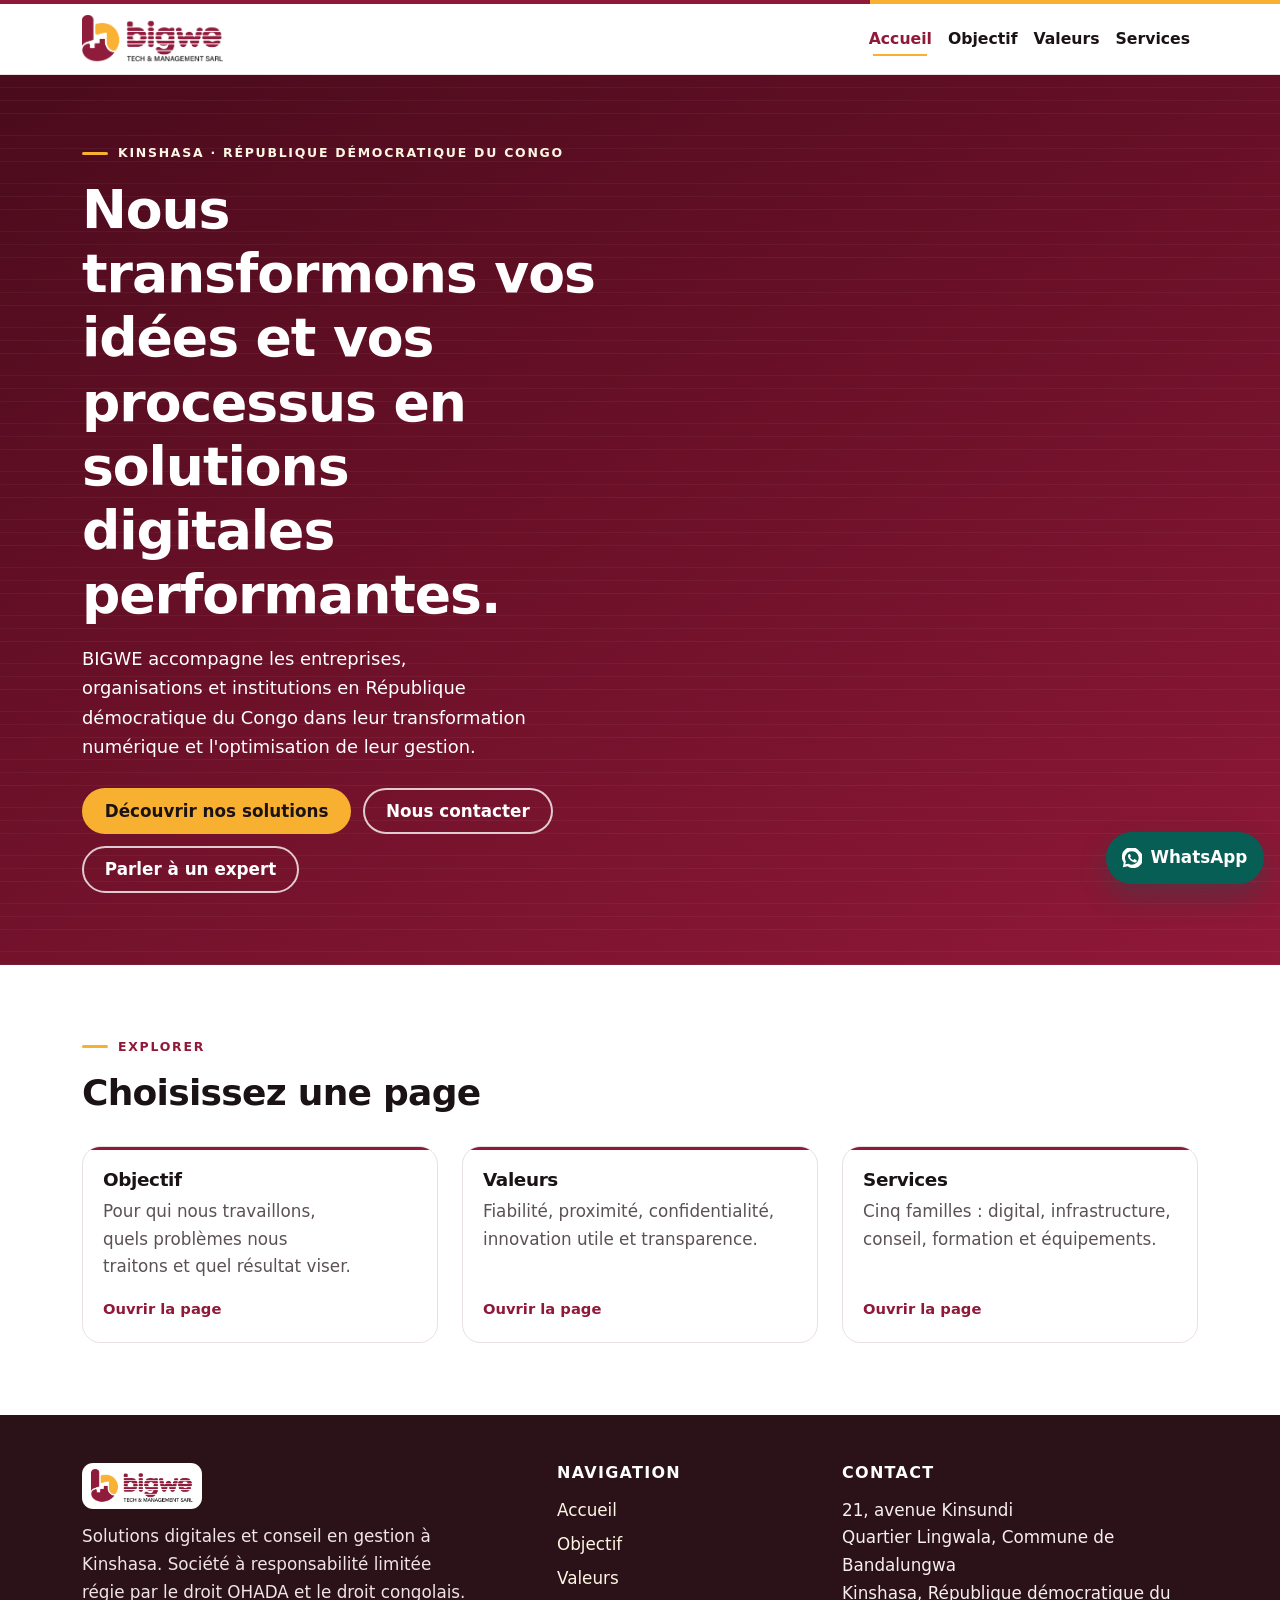
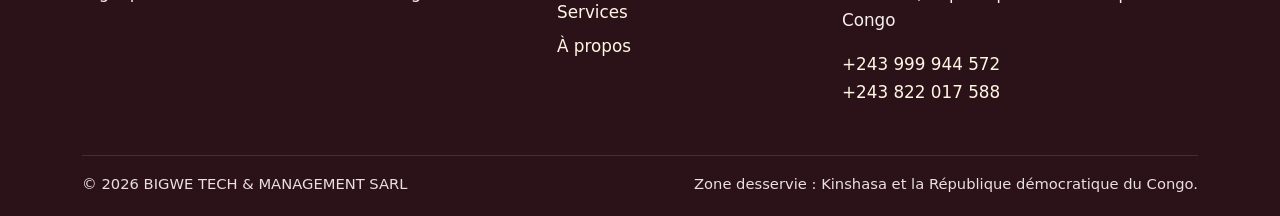
==== commit ff4f0ee4: "Revert "Ajouter une séquence motion design avec une voix d'homme." This reverts commit 52ee20c06111c" ====
--- a/index.html
+++ b/index.html
@@ -64,7 +64,6 @@
               <p class="lead">BIGWE accompagne les entreprises, organisations et institutions en République démocratique du Congo dans leur transformation numérique et l'optimisation de leur gestion.</p>
               <div class="hero-actions">
                 <a class="btn-brand btn-gold" href="services.html">Découvrir nos solutions</a>
-                <a class="btn-brand btn-line" href="motion.html">Motion design</a>
                 <a class="btn-brand btn-line" href="#contact">Nous contacter</a>
                 <a class="btn-brand btn-line" href="https://wa.me/243999944572?text=Bonjour%20BIGWE%2C%20je%20souhaite%20parler%20%C3%A0%20un%20expert." target="_blank" rel="noopener noreferrer">Parler à un expert</a>
               </div>
--- a/css/style.css
+++ b/css/style.css
@@ -1193,116 +1193,6 @@
   }
 }
 
-.motion {
-  min-height: 100vh;
-  margin: 0;
-  background: #4a0b1c;
-  color: #fff;
-  overflow: hidden;
-}
-
-.motion p,
-.motion h1,
-.motion li {
-  color: #fff;
-}
-
-.motion-stage {
-  min-height: 100vh;
-  display: grid;
-  place-items: center;
-  position: relative;
-  padding: 5.5rem 1.25rem 6rem;
-  text-align: center;
-}
-
-.motion-stage::before {
-  content: "";
-  position: absolute;
-  inset: 0;
-  background: repeating-linear-gradient(
-    to bottom,
-    transparent 0 14px,
-    rgba(248, 176, 48, 0.12) 14px 15px
-  );
-  pointer-events: none;
-}
-
-.motion-scene {
-  position: absolute;
-  z-index: 1;
-  left: 50%;
-  top: 46%;
-  width: min(92vw, 40rem);
-  margin: 0;
-  opacity: 0;
-  transform: translate(-50%, -42%);
-}
-
-.motion.is-playing .motion-scene.is-on,
-.motion-scene.is-on {
-  opacity: 1;
-  transform: translate(-50%, -50%);
-  transition: opacity 0.55s ease, transform 0.55s ease;
-}
-
-.motion-kicker {
-  margin: 0 0 0.8rem;
-  color: #fff6e4;
-  font-size: 0.78rem;
-  font-weight: 700;
-  letter-spacing: 0.16em;
-  text-transform: uppercase;
-}
-
-.motion-scene h1 {
-  margin: 0;
-  color: #fff;
-  font-size: clamp(2rem, 6vw, 4.2rem);
-  line-height: 1.05;
-}
-
-.motion-words {
-  display: flex;
-  flex-wrap: wrap;
-  justify-content: center;
-  gap: 0.7rem;
-  margin: 0;
-  padding: 0;
-  list-style: none;
-}
-
-.motion-words li {
-  border: 1px solid rgba(255, 255, 255, 0.35);
-  border-radius: 999px;
-  padding: 0.45rem 0.9rem;
-  color: #fff;
-  font-weight: 700;
-}
-
-.motion-controls {
-  position: fixed;
-  left: 1rem;
-  right: 1rem;
-  bottom: 1rem;
-  z-index: 5;
-  display: flex;
-  justify-content: space-between;
-  gap: 0.75rem;
-}
-
-.motion-play {
-  border: 0;
-  cursor: pointer;
-}
-
-@media (prefers-reduced-motion: reduce) {
-  .motion-scene {
-    opacity: 1;
-    transform: none;
-  }
-}
-
 @media print {
   .site-header,
   .skip-link,
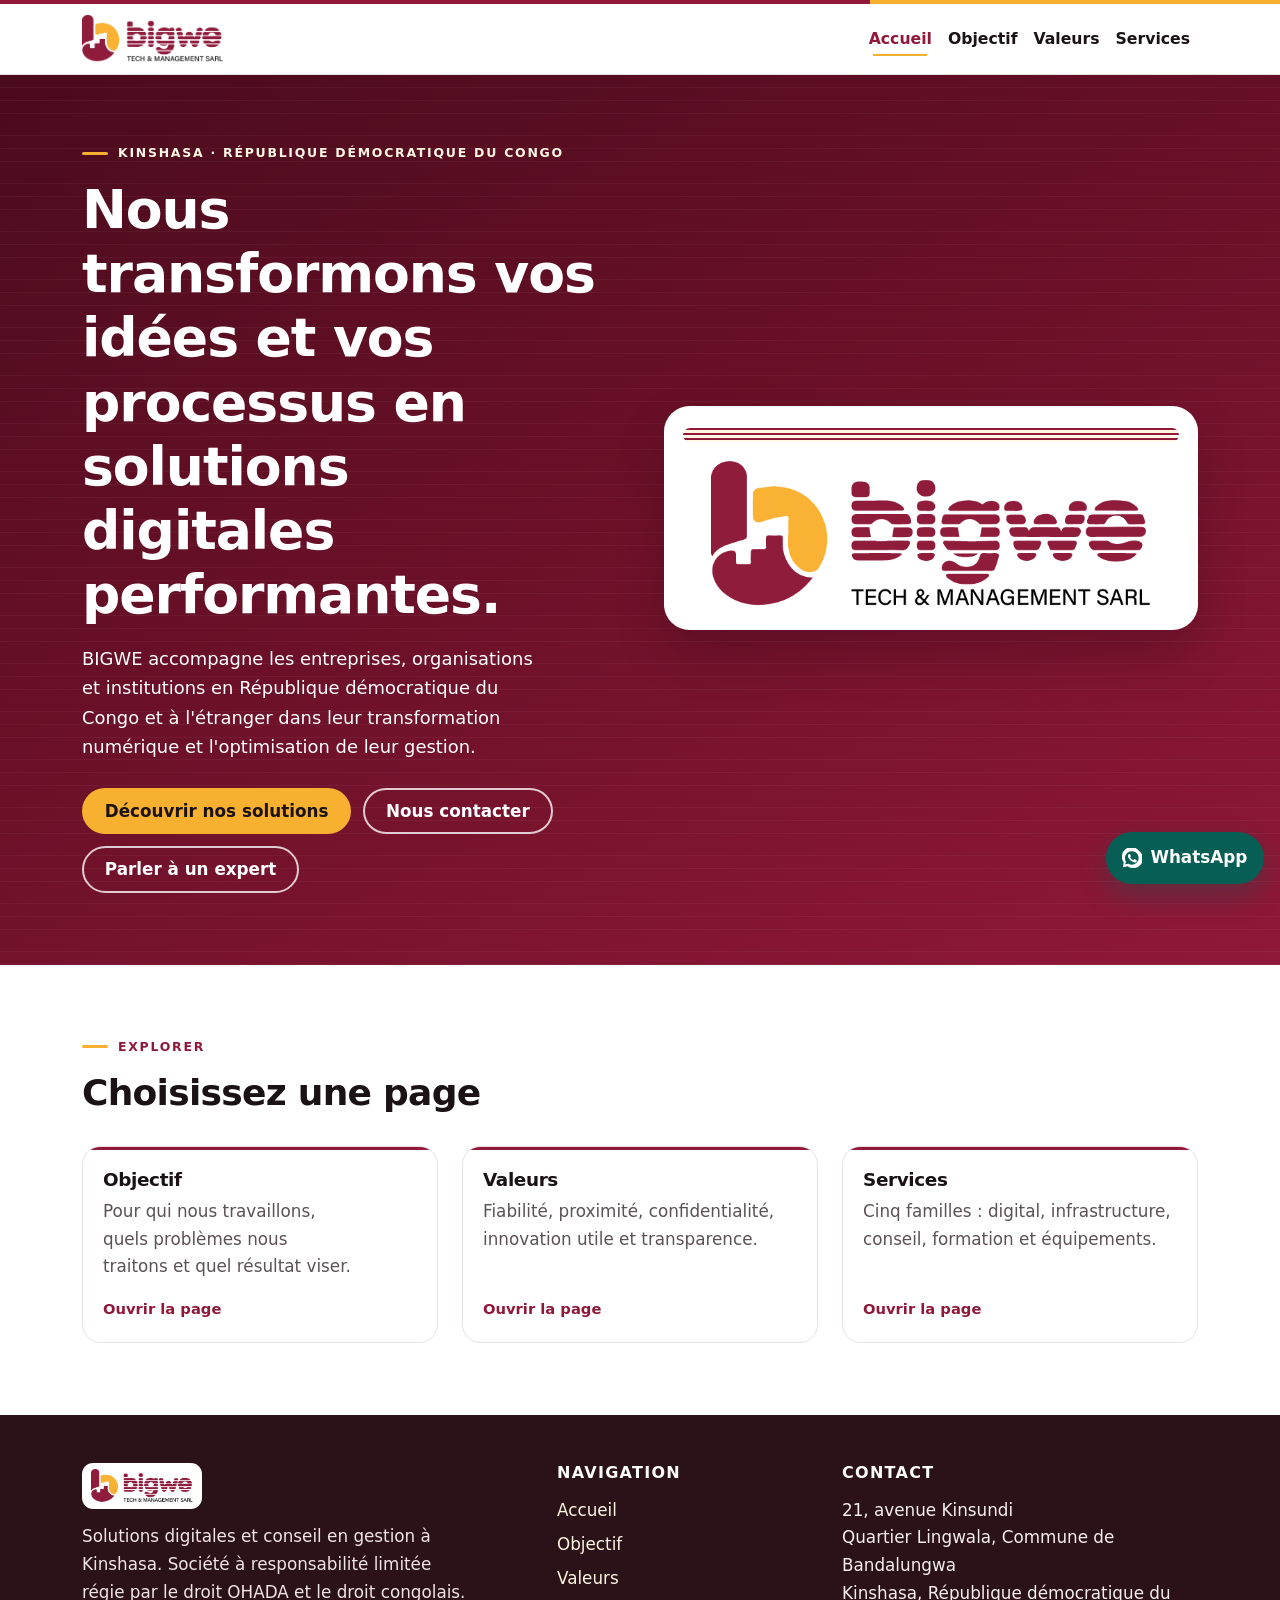
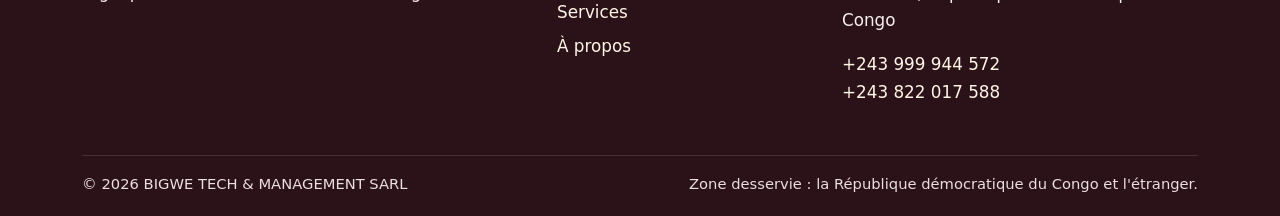
==== commit a264f35a: "Aligner l'accueil sur la zone d'activité : RDC et étranger." ====
--- a/index.html
+++ b/index.html
@@ -61,7 +61,7 @@
             <div class="hero-copy">
               <p class="eyebrow">Kinshasa · République démocratique du Congo</p>
               <h1>Nous transformons vos idées et vos processus en solutions digitales performantes.</h1>
-              <p class="lead">BIGWE accompagne les entreprises, organisations et institutions en République démocratique du Congo dans leur transformation numérique et l'optimisation de leur gestion.</p>
+              <p class="lead">BIGWE accompagne les entreprises, organisations et institutions en République démocratique du Congo et à l'étranger dans leur transformation numérique et l'optimisation de leur gestion.</p>
               <div class="hero-actions">
                 <a class="btn-brand btn-gold" href="services.html">Découvrir nos solutions</a>
                 <a class="btn-brand btn-line" href="#contact">Nous contacter</a>
@@ -144,7 +144,7 @@
       </div>
       <div class="footer-bottom">
         <p>© <span data-year>2026</span> BIGWE TECH &amp; MANAGEMENT SARL</p>
-        <p>Zone desservie : Kinshasa et la République démocratique du Congo.</p>
+        <p>Zone desservie : la République démocratique du Congo et l'étranger.</p>
       </div>
     </div>
   </footer>
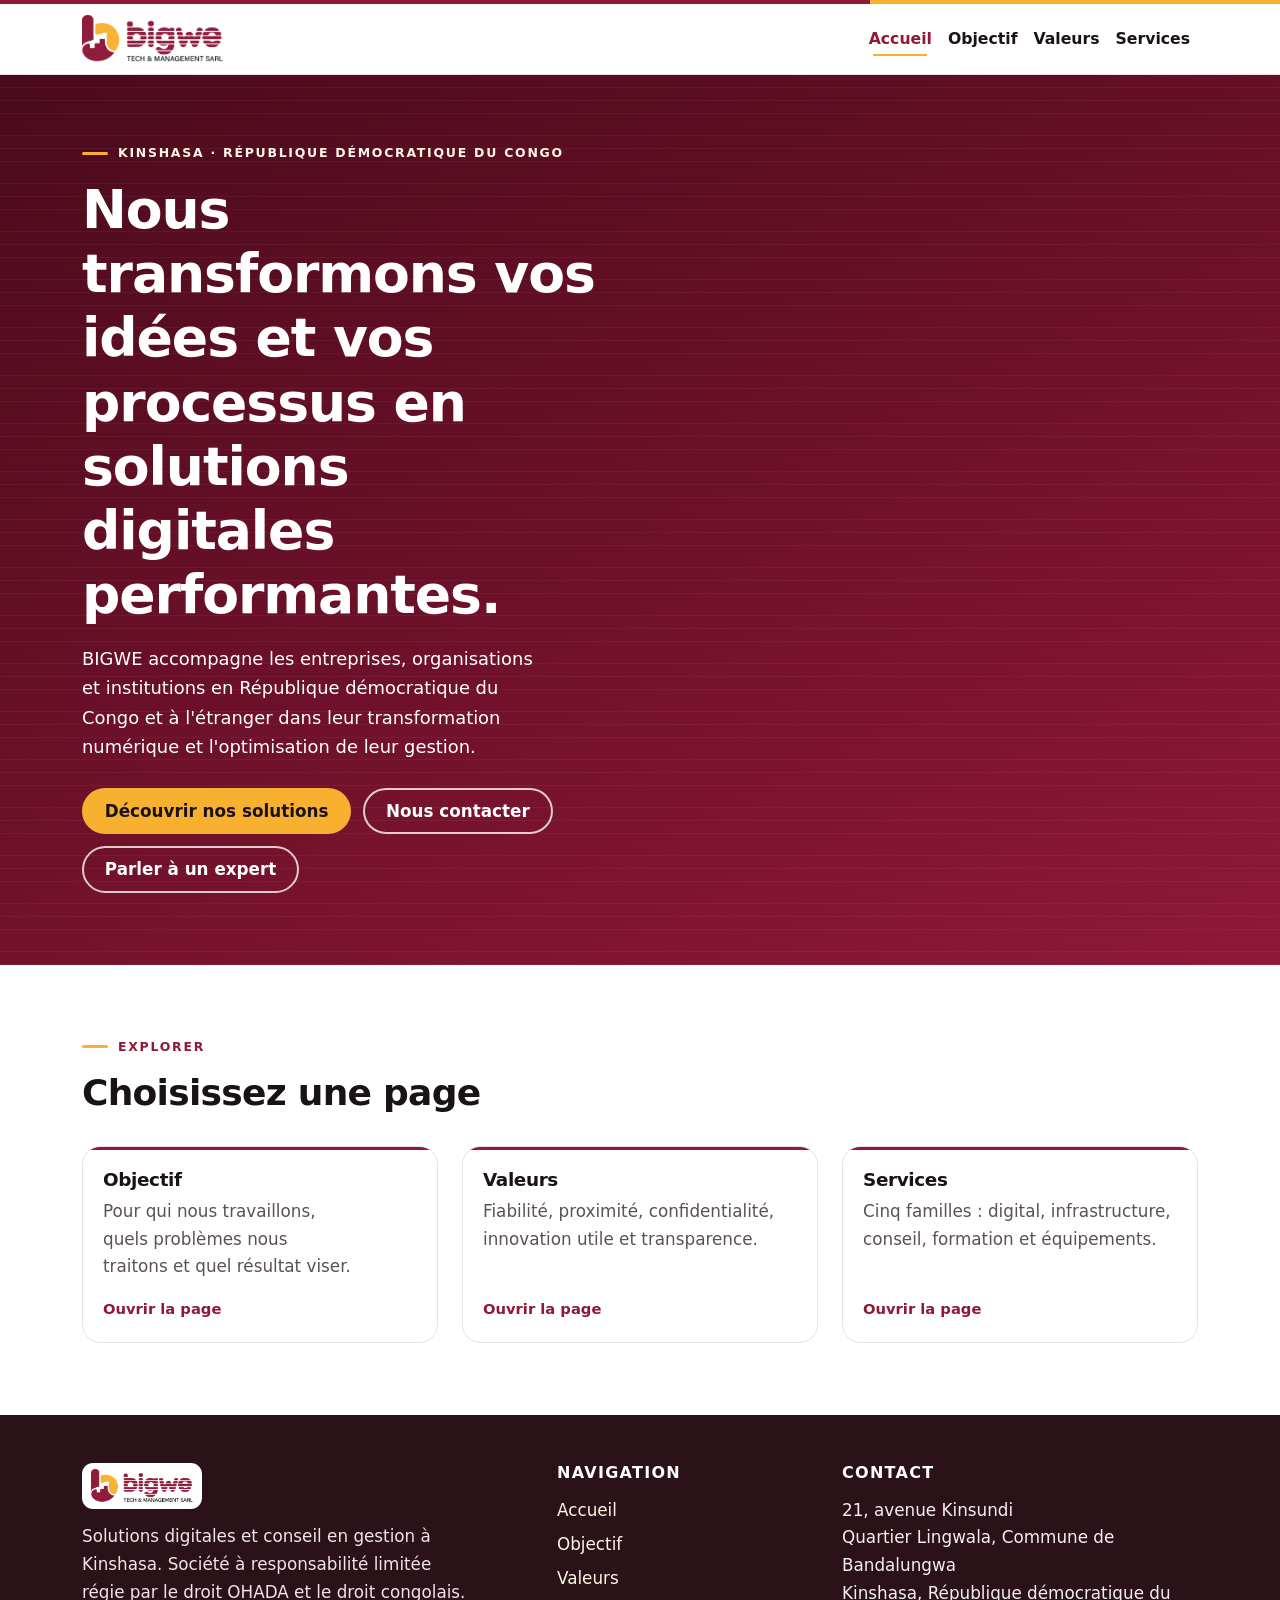
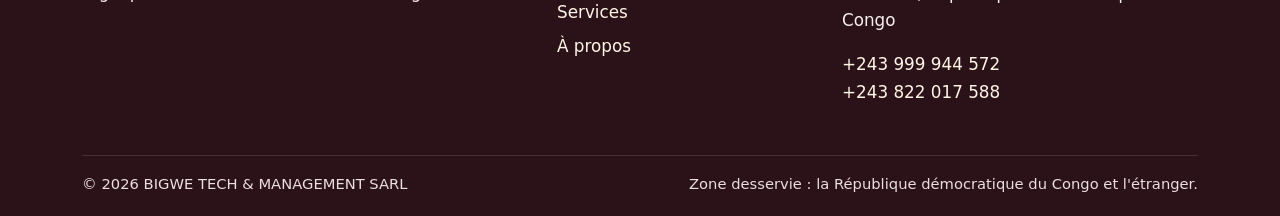
==== commit 2f06a83f: "Retirer le bouton vert WhatsApp." ====
--- a/index.html
+++ b/index.html
@@ -148,10 +148,6 @@
       </div>
     </div>
   </footer>
-  <a class="wa-float" href="https://wa.me/243999944572?text=Bonjour%20BIGWE%2C%20je%20souhaite%20%C3%A9changer%20sur%20un%20besoin." target="_blank" rel="noopener noreferrer">
-    <svg viewBox="0 0 24 24" aria-hidden="true"><path d="M20.5 3.5A11 11 0 0 0 2.1 17.2L1 23l5.9-1.1A11 11 0 0 0 20.5 3.5zM12 20.2a8.2 8.2 0 0 1-4.2-1.2l-.3-.2-3.5.7.7-3.4-.2-.3A8.2 8.2 0 1 1 12 20.2zm4.5-6.1c-.2-.1-1.4-.7-1.6-.8s-.4-.1-.5.1-.6.8-.7.9-.3.2-.5.1a6.7 6.7 0 0 1-2-1.2 7.4 7.4 0 0 1-1.4-1.7c-.1-.2 0-.4.1-.5l.4-.4.2-.3a1.7 1.7 0 0 0 .1-.4c0-.1 0-.3-.1-.5s-.5-1.3-.7-1.7-.4-.4-.5-.4h-.5a1 1 0 0 0-.7.3 3 3 0 0 0-.9 2.2 5.2 5.2 0 0 0 1.1 2.8 11.8 11.8 0 0 0 4.5 4 5.2 5.2 0 0 0 3.1.7 2.6 2.6 0 0 0 1.7-1.2 2.1 2.1 0 0 0 .1-1.2c-.1-.1-.2-.1-.4-.2z"/></svg>
-    WhatsApp
-  </a>
   <script src="js/script.js" defer></script>
 </body>
 </html>
--- a/css/style.css
+++ b/css/style.css
@@ -634,37 +634,6 @@
   background: var(--gold);
 }
 
-.wa-float {
-  position: fixed;
-  right: 1rem;
-  bottom: 1rem;
-  z-index: 1040;
-  display: inline-flex;
-  align-items: center;
-  gap: 0.5rem;
-  min-height: 3rem;
-  padding: 0.75rem 1.05rem;
-  border-radius: 999px;
-  background: #075e54;
-  color: #fff;
-  font-weight: 700;
-  text-decoration: none;
-  box-shadow: 0 12px 28px rgba(7, 94, 84, 0.3);
-}
-
-.wa-float:hover,
-.wa-float:focus-visible {
-  color: #fff;
-  background: #064e46;
-  text-decoration: none;
-}
-
-.wa-float svg {
-  width: 1.25rem;
-  height: 1.25rem;
-  fill: currentColor;
-}
-
 .page-hero {
   position: relative;
   overflow: hidden;
@@ -1199,8 +1168,7 @@
   .hero-actions,
   .cta-band,
   .form-card,
-  .nav-toggle,
-  .wa-float {
+  .nav-toggle {
     display: none !important;
   }
 
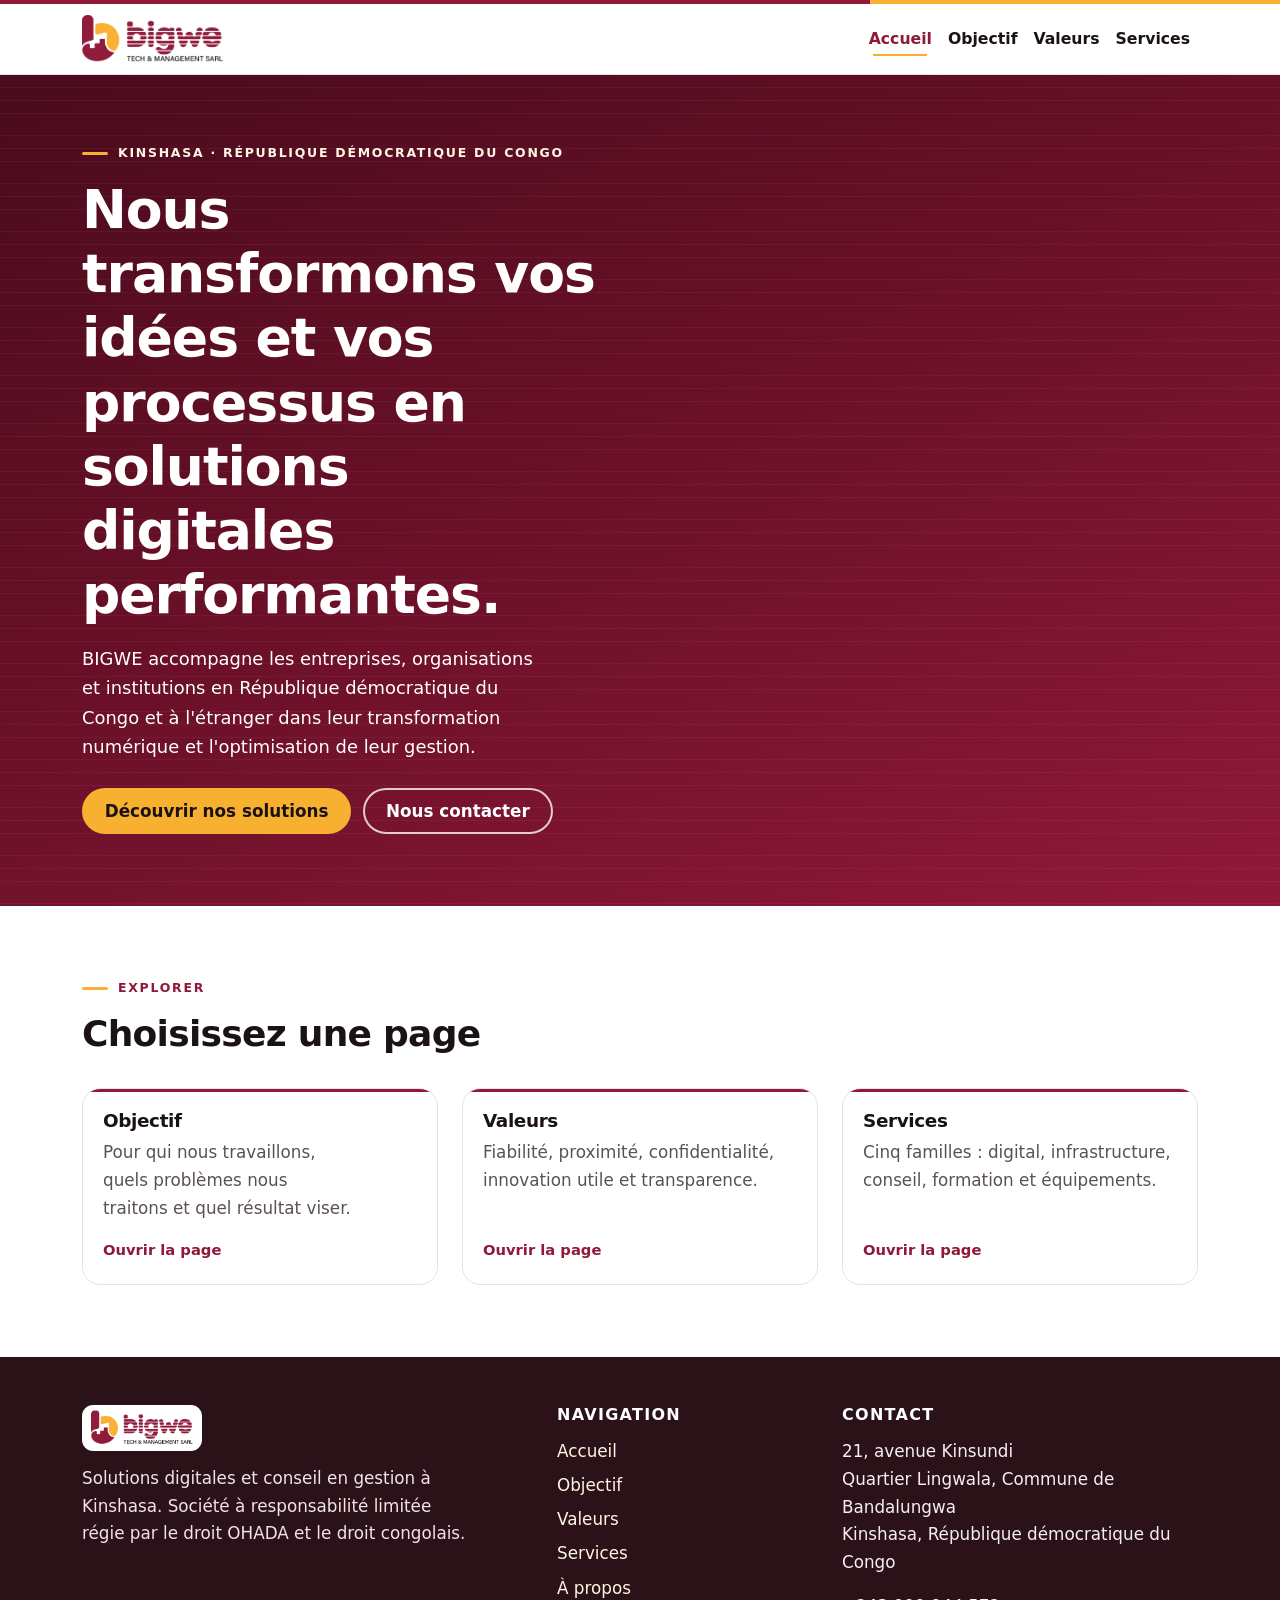
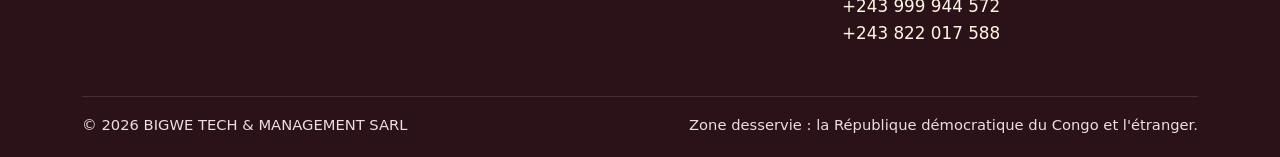
==== commit 4199601a: "Retirer le bouton Parler à un expert." ====
--- a/index.html
+++ b/index.html
@@ -65,7 +65,6 @@
               <div class="hero-actions">
                 <a class="btn-brand btn-gold" href="services.html">Découvrir nos solutions</a>
                 <a class="btn-brand btn-line" href="#contact">Nous contacter</a>
-                <a class="btn-brand btn-line" href="https://wa.me/243999944572?text=Bonjour%20BIGWE%2C%20je%20souhaite%20parler%20%C3%A0%20un%20expert." target="_blank" rel="noopener noreferrer">Parler à un expert</a>
               </div>
             </div>
           </div>
